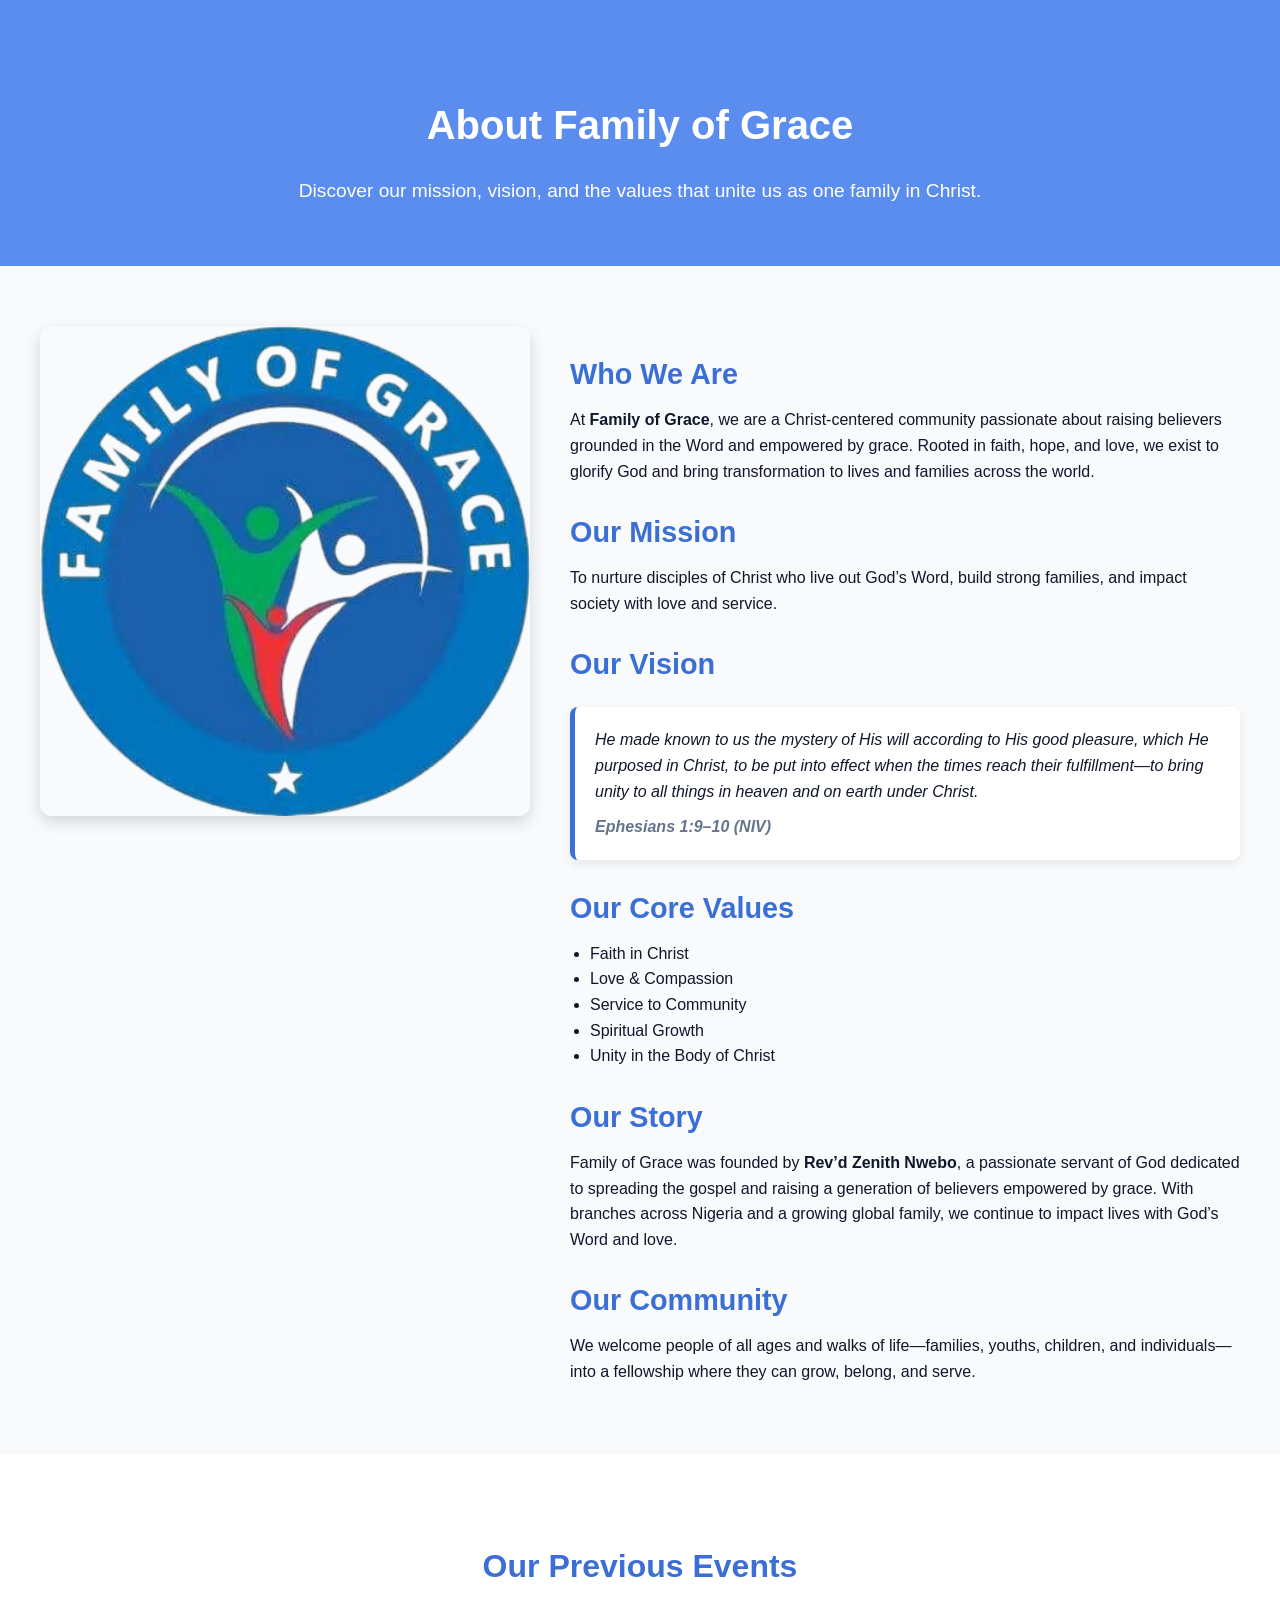
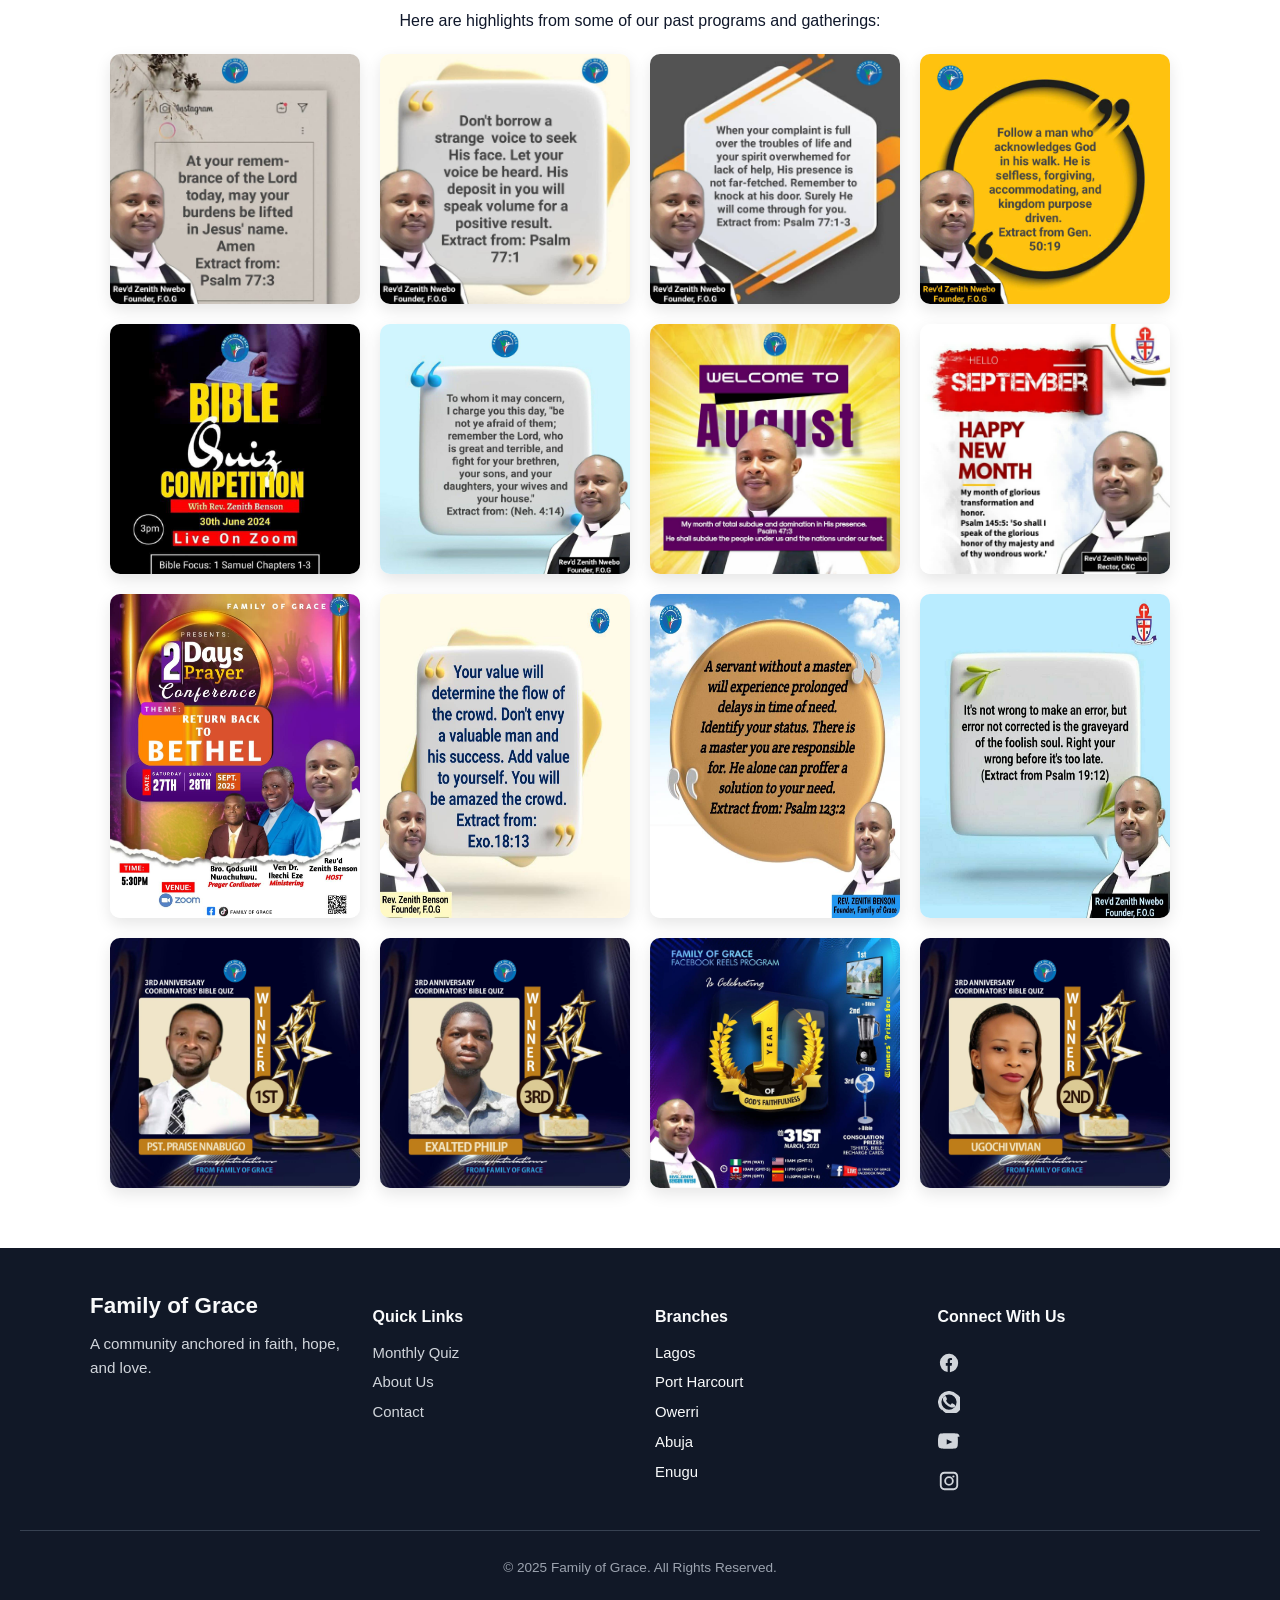
==== about.html @ 5c81bb30 "Add files via upload" ====
<!DOCTYPE html>
<html lang="en">
<head>
  <meta charset="UTF-8">
  <meta name="viewport" content="width=device-width, initial-scale=1.0">
  <title>About Us - Family of Grace</title>
  <link rel="stylesheet" href="about.css">
</head>
<link rel="stylesheet" href="style.css">
<body>
  <style>
    body {
  margin: 0;
  font-family: Arial, sans-serif;
  background: #f8fafc;
  color: #0f172a;
  line-height: 1.6;
}

/* Page Header */
.about-header {
  text-align: center;
  padding: 60px 20px 40px;
  background: #5b8def;
  color: #fff;
}
.about-header h1 {
  font-size: 2.5rem;
  margin-bottom: 10px;
}
.about-header p {
  font-size: 1.2rem;
}

/* Container */
.about-container {
  display: flex;
  flex-wrap: wrap;
  align-items: flex-start;
  gap: 40px;
  max-width: 1200px;
  margin: 0 auto;
  padding: 60px 20px;
}

.about-image {
  flex: 1 1 40%;
}
.about-image img {
  width: 100%;
  border-radius: 12px;
  box-shadow: 0 6px 16px rgba(0, 0, 0, 0.15);
}

.about-content {
  flex: 1 1 55%;
}
.about-content h2 {
  font-size: 1.8rem;
  margin-top: 25px;
  margin-bottom: 10px;
  color: #3b6fd6;
}
.about-content p,
.about-content ul {
  margin: 10px 0;
}
.values-list {
  list-style: disc;
  padding-left: 20px;
}

/* Bible Verse */
.vision-quote {
  background: #ffffff;
  padding: 20px;
  border-left: 5px solid #3b6fd6;
  border-radius: 8px;
  font-style: italic;
  margin: 20px 0;
  box-shadow: 0 4px 12px rgba(0, 0, 0, 0.08);
}
.vision-quote span {
  display: block;
  margin-top: 10px;
  font-weight: bold;
  color: #64748b;
}

/* Events */
.events-gallery {
  background: #fff;
  padding: 60px 20px;
  text-align: center;
}
.events-gallery h2 {
  font-size: 2rem;
  margin-bottom: 10px;
  color: #3b6fd6;
}
.event-images {
  display: flex;
  justify-content: center;
  gap: 20px;
  flex-wrap: wrap;
  margin-top: 20px;
}
.event-images img {
  width: 250px;
  border-radius: 10px;
  box-shadow: 0 6px 16px rgba(0, 0, 0, 0.1);
  transition: transform 0.3s ease;
}
.event-images img:hover {
  transform: scale(1.05);
}

  </style>
  <!-- About Page -->
  <section class="about-page">
    <div class="about-header">
      <h1>About Family of Grace</h1>
      <p>Discover our mission, vision, and the values that unite us as one family in Christ.</p>
    </div>

    <div class="about-container">
      <!-- Image -->
      <div class="about-image">
        <img src="./photo_2025-09-03_01-35-31-removebg-preview.png" alt="Family of Grace Community">
      </div>

      <!-- Content -->
      <div class="about-content">
        <h2>Who We Are</h2>
        <p>
          At <strong>Family of Grace</strong>, we are a Christ-centered community passionate about raising believers grounded in the Word and empowered by grace. Rooted in faith, hope, and love, we exist to glorify God and bring transformation to lives and families across the world.
        </p>

        <h2>Our Mission</h2>
        <p>
          To nurture disciples of Christ who live out God’s Word, build strong families, and impact society with love and service.
        </p>

        <h2>Our Vision</h2>
        <blockquote class="vision-quote">
          He made known to us the mystery of His will according to His good pleasure, which He purposed in Christ, 
          to be put into effect when the times reach their fulfillment—to bring unity to all things in heaven 
          and on earth under Christ. 
          <span> Ephesians 1:9–10 (NIV)</span>
        </blockquote>

        <h2>Our Core Values</h2>
        <ul class="values-list">
          <li>Faith in Christ</li>
          <li>Love & Compassion</li>
          <li>Service to Community</li>
          <li>Spiritual Growth</li>
          <li>Unity in the Body of Christ</li>
        </ul>

        <h2>Our Story</h2>
        <p>
          Family of Grace was founded by <strong>Rev’d Zenith Nwebo</strong>, a passionate servant of God dedicated to spreading the gospel and raising a generation of believers empowered by grace. With branches across Nigeria and a growing global family, we continue to impact lives with God’s Word and love.
        </p>

        <h2>Our Community</h2>
        <p>
          We welcome people of all ages and walks of life—families, youths, children, and individuals—into a fellowship where they can grow, belong, and serve.
        </p>
      </div>
    </div>

    <!-- Events -->
    <div class="events-gallery">
      <h2>Our Previous Events</h2>
      <p>Here are highlights from some of our past programs and gatherings:</p>
      <div class="event-images">
        <!-- Replace with real designs -->
        <img src="./photo_2025-09-04_03-31-07.jpg" alt="Event 1">
        <img src="./photo_2025-09-04_03-31-11.jpg" alt="Event 2">
        <img src="./photo_2025-09-04_03-31-14.jpg" alt="Event 3">
        <img src="./photo_2025-09-04_03-31-17.jpg" alt="Event 3">
        <img src="./photo_2025-09-07_18-43-21.jpg" alt="Event 3">
        <img src="./photo_2025-09-04_03-31-25.jpg" alt="Event 3">
        <img src="./photo_2025-09-04_03-31-27.jpg" alt="Event 3">
        <!-- <img src="./photo_2025-09-04_03-31-33.jpg" alt="Event 3"> -->
        <img src="./photo_2025-09-04_03-53-28.jpg" alt="Event 3">
        <img src="./photo_2025-09-04_03-53-49.jpg" alt="Event 3">
        <img src="./photo_2025-09-04_03-55-11.jpg" alt="Event 3">
        <img src="./photo_2025-09-04_03-55-14.jpg" alt="Event 3">
        <img src="./photo_2025-09-04_03-56-10.jpg" alt="Event 3">
        <img src="./photo_2025-09-04_03-31-22.jpg" alt="Event 3">
        <img src="./photo_2025-09-04_03-57-37.jpg" alt="Event 3">
        <img src="./photo_2025-09-07_18-43-17.jpg" alt="Event 3">
        <img src="./photo_2025-09-04_03-57-28.jpg" alt="Event 3">

      </div>
    </div>
  </section>
  <footer class="site-footer" id="contact"> 
    <div class="footer-wrap"> 
      <div class="footer-brand"> 
        <h2 class="footer-logo">Family of Grace</h2> 
        <p class="footer-tagline">A community anchored in faith, hope, and love.</p> 
      </div> 
      <div class="footer-links"> 
        <h3>Quick Links</h3> 
        <ul> 
          <li><a href="quiz.html">Monthly Quiz</a></li> 
          <li><a href="index.html">About Us</a></li> 
          <!-- <li><a href="#programs">Programs</a></li>  -->
          <!-- <li><a href="#vision">Vision</a></li>  -->
          <li><a href="#contact">Contact</a></li> 
        </ul> 
      </div> 
      <div class="footer-branches"> 
        <h3>Branches</h3> 
        <ul> 
          <li>Lagos</li> 
          <li>Port Harcourt</li> 
          <li>Owerri</li> 
          <li>Abuja</li> 
          <li>Enugu</li> 
        </ul> 
      </div> 
      <div class="footer-social">
        <h3>Connect With Us</h3>
      
        <!-- Facebook -->
        <a href="https://facebook.com" target="_blank" aria-label="Facebook" class="social-icon">
          <svg xmlns="http://www.w3.org/2000/svg" width="22" height="22" fill="currentColor" viewBox="0 0 24 24">
            <path d="M22 12a10 10 0 1 0-11.5 9.9v-7h-2v-3h2v-2.3c0-2 1.2-3.1 3-3.1.9 0 1.8.2 1.8.2v2h-1c-1 0-1.3.6-1.3 1.2V12h2.3l-.4 3h-1.9v7A10 10 0 0 0 22 12"/>
          </svg>
        </a>
      
        <!-- WhatsApp -->
        <a href="https://chat.whatsapp.com/ELIBxmDYfW0EIw8CX6cTu6?mode=ems_copy_t" target="_blank" aria-label="WhatsApp" class="social-icon">
          <svg xmlns="http://www.w3.org/2000/svg" width="22" height="22" fill="currentColor" viewBox="0 0 24 24">
            <path d="M17.5 14.4c-.3-.2-1.7-.9-1.9-1s-.5-.2-.7.2-.8 1-1 1.2-.4.3-.7.1c-.3-.2-1.3-.5-2.5-1.7-.9-.9-1.5-2-1.7-2.3-.2-.3 0-.5.1-.7s.3-.4.4-.6c.1-.2.1-.3.2-.5.1-.2 0-.4 0-.6s-.7-1.7-.9-2.3c-.2-.6-.5-.5-.7-.5h-.6c-.2 0-.6.1-.9.4-.3.3-1.2 1.1-1.2 2.8s1.2 3.2 1.4 3.4c.2.2 2.4 3.6 5.8 5 .8.4 1.4.6 1.9.7.8.2 1.5.1 2.1.1.6-.1 1.7-.7 1.9-1.3s.2-1.2.2-1.3c0-.1-.2-.2-.5-.4z"/>
            <path d="M20.5 3.5A11.9 11.9 0 1 0 3.5 20.5l.3.3L2 22l2.2-1.8.3.3a11.9 11.9 0 1 0 16-17zM12 20.4a8.3 8.3 0 1 1 0-16.6 8.3 8.3 0 0 1 0 16.6z"/>
          </svg>
        </a>
      
        <!-- YouTube -->
        <a href="https://youtube.com" target="_blank" aria-label="YouTube" class="social-icon">
          <svg xmlns="http://www.w3.org/2000/svg" width="22" height="22" fill="currentColor" viewBox="0 0 24 24">
            <path d="M23.5 6.2s-.2-1.7-.9-2.4c-.8-.9-1.6-.9-2-1C17.5 2.5 12 2.5 12 2.5h0s-5.5 0-8.6.3c-.4 0-1.3 0-2 1-.7.7-.9 2.4-.9 2.4S0 8.2 0 10.1v1.7c0 1.9.2 3.9.2 3.9s.2 1.7.9 2.4c.8.9 1.8.9 2.2 1 1.6.2 6.7.3 6.7.3s5.5 0 8.6-.3c.4 0 1.2 0 2-1 .7-.7.9-2.4.9-2.4s.2-1.9.2-3.9v-1.7c0-1.9-.2-3.9-.2-3.9zM9.5 14.8V8.9l6.2 3-6.2 2.9z"/>
          </svg>
        </a>
      
        <!-- Instagram -->
        <a href="https://instagram.com" target="_blank" aria-label="Instagram" class="social-icon">
          <svg xmlns="http://www.w3.org/2000/svg" width="22" height="22" fill="currentColor" viewBox="0 0 24 24">
            <path d="M7 2C4.2 2 2 4.2 2 7v10c0 2.8 2.2 5 5 5h10c2.8 0 5-2.2 5-5V7c0-2.8-2.2-5-5-5H7zm0 2h10c1.7 0 3 1.3 3 3v10c0 1.7-1.3 3-3 3H7c-1.7 0-3-1.3-3-3V7c0-1.7 1.3-3 3-3zm5 2.8a5.2 5.2 0 1 0 0 10.4 5.2 5.2 0 0 0 0-10.4zm0 2a3.2 3.2 0 1 1 0 6.4 3.2 3.2 0 0 1 0-6.4zm4.8-2.9a1.2 1.2 0 1 0 0 2.4 1.2 1.2 0 0 0 0-2.4z"/>
          </svg>
        </a>
      </div>
      
    </div> 
    <div class="footer-bottom"> 
      <p>&copy; 2025 Family of Grace. All Rights Reserved.</p> 
    </div> 
  </footer> 
</div> 
</body>
</html>
---- style.css ----
/* Navbar */
.navbar {
  background-color: #070007;
  color: white;
  display: flex;
  justify-content: space-between;
  align-items: center;
  padding: 15px 30px;
}

.navbar .nav-links {
  display: flex;
  gap: 40px;
}

.navbar .nav-links a {
  color: white;
  text-decoration: none;
  font-size: 0.95rem;
  transition: color 0.3s;
}

.navbar .nav-links a:hover {
  color: #00b7a8;
}

/* Hero Section */
.hero {
  background-color: white;
  color: black;
  display: flex;
  justify-content: space-between;
  align-items: center;
  padding: 60px 40px;
  gap: 40px;
  min-height: 500px;
}

.hero-content {
  max-width: 550px;
}

.hero-content h4 {
  font-family: 'Gill Sans', 'Gill Sans MT', Calibri, 'Trebuchet MS', sans-serif;
  font-size: 48px;
  margin-bottom: 20px;
  line-height: 1.2;
}

.hero-content p {
  font-size: 1rem;
  line-height: 1.6;
  margin-bottom: 25px;
  color: black;
}

/* Buttons */
.btn-group {
  display: flex;
  gap: 15px;
}

.btn {
  padding: 10px 20px;
  border-radius: 8px;
  border: 1px solid white;
  background: transparent;
  color: white;
  cursor: pointer;
  transition: all 0.3s;
  font-size: 0.95rem;
}

.btn.primary {
  background-color: #007480;
  border: none;
}

.btn:hover {
  background-color: #00b7a8;
  border-color: #00b7a8;
}

/* Hero Image */
.hero-image img {
  max-width: 100%;
  height: auto;
}

body {
  font-family: Arial, Helvetica, sans-serif;
  margin: 0;
  padding: 0;
  line-height: 1.6;
  color: #000;
  background: #fff;
}

.vision-section {
  text-align: center;
  padding: 40px 20px;
}

.vision-section h4 {
  font-size: 14px;
  font-weight: bold;
  margin-bottom: 10px;
}

.vision-section h2 {
  font-size: 24px;
  font-weight: bold;
  margin: 5px 0 15px;
}

.vision-section p {
  font-size: 14px;
  max-width: 650px;
  margin: 0 auto 40px;
  color: #333;
}

.vision-grid {
  display: grid;
  grid-template-columns: repeat(auto-fit, minmax(250px, 1fr));
  gap: 20px;
  max-width: 1000px;
  margin: 0 auto;
}

.vision-card {
  text-align: center;
}

.vision-card img {
  width: 100%;
  height: auto;
  border-radius: 4px;
  margin-bottom: 15px;
}

.vision-card h3 {
  font-size: 16px;
  font-weight: bold;
  margin-bottom: 8px;
}

.vision-card p {
  font-size: 14px;
  color: #333;
  margin: 0;
}
.vision-container {
  display: flex;
  align-items: center;
  justify-content: center;
  gap: 30px;
  max-width: 1000px;
  margin: 50px auto;
  padding: 20px;
  background: #e5e5e5; /* match the screenshot grey */
}

.vision-text {
  flex: 1;
}

.vision-text h2 {
  font-size: 20px;
  font-weight: bold;
  margin-bottom: 15px;
}

.vision-text p {
  font-size: 14px;
  color: #333;
  margin-bottom: 20px;
}

.vision-points {
  display: flex;
  gap: 30px;
}

.vision-points div {
  flex: 1;
}

.vision-points h4 {
  font-size: 14px;
  font-weight: bold;
  margin-bottom: 5px;
}

.vision-points p {
  font-size: 13px;
  color: #333;
  margin: 0;
}

.vision-image {
  flex: 1;
}

.vision-image img {
  width: 100%;
  border-radius: 5px;
  display: block;
}

:root{
  --max-width: 1100px;
  --accent: #2b6cb0;    /* adjust to your brand */
  --muted: #6b7280;
  --text: #111827;
  --card-bg: #ffffff;
  --radius: 10px;
  --gap: 22px;
  --shadow: 0 6px 18px rgba(15,23,42,0.06);
  font-family: "Inter", system-ui, -apple-system, "Segoe UI", Roboto, "Helvetica Neue", Arial;
}

/* Section wrapper */
.programs-section {
  padding: 56px 20px;
  background: #ffffff;
  color: var(--text);
}

.programs-section .wrap {
  max-width: var(--max-width);
  margin: 0 auto;
}

/* Main heading */
.programs-title {
  text-align: center;
  font-size: 1.375rem; /* 22px-ish */
  font-weight: 600;
  margin: 0 0 28px;
  color: var(--text);
}

/* ========== Top icon cards ========== */
.top-cards{
  display: flex;
  gap: var(--gap);
  justify-content: center;
  margin-bottom: 36px;
}

.icon-card{
  width: 100%;
  max-width: 340px;
  background: var(--card-bg);
  border-radius: var(--radius);
  padding: 22px;
  text-align: left;
  box-shadow: var(--shadow);
  display: flex;
  flex-direction: column;
  gap: 12px;
}

.icon-circle{
  width: 56px;
  height: 56px;
  border-radius: 999px;
  display: grid;
  place-items: center;
  background: #f3f4f6;
  color: var(--accent);
  flex-shrink: 0;
}

/* Title + text */
.icon-card .card-title{
  font-size: 1.02rem;
  margin: 0;
  line-height: 1.25;
  font-weight: 700;
  color: var(--text);
}

.icon-card .card-text{
  margin: 0;
  color: var(--muted);
  font-size: 0.95rem;
  line-height: 1.45;
}

/* CTA link */
.icon-card .card-link{
  margin-top: auto;
  color: var(--accent);
  font-weight: 700;
  text-decoration: none;
  font-size: 0.95rem;
}

/* ========== Lead row ========== */
.lead-row{
  display: block;
  margin: 46px 0 26px;
  text-align: left;
}

.lead-title{
  margin: 0 0 8px;
  font-size: 1.125rem;
  font-weight: 700;
}

.lead-desc{
  margin: 0;
  color: var(--muted);
  font-size: 0.98rem;
  line-height: 1.5;
  max-width: 920px;
}

/* ========== Bottom image cards ========== */
.bottom-cards{
  display: flex;
  gap: var(--gap);
  margin-top: 18px;
  justify-content: center;
}

.img-card{
  width: 100%;
  max-width: 340px;
  background: var(--card-bg);
  border-radius: var(--radius);
  overflow: hidden;
  box-shadow: var(--shadow);
  text-align: left;
  display: flex;
  flex-direction: column;
}

.img-card img{
  display: block;
  width: 100%;
  height: 200px;
  object-fit: cover;
}

.img-title{
  margin: 14px 16px 6px;
  font-size: 1.03rem;
  font-weight: 700;
  color: var(--text);
}

.img-text{
  margin: 0 16px 14px;
  color: var(--muted);
  font-size: 0.95rem;
  line-height: 1.45;
}

.img-link{
  margin: 0 16px 18px;
  color: var(--accent);
  font-weight: 700;
  text-decoration: none;
}

/* Small screens: stack vertically */
@media (max-width: 920px) {
  .top-cards, .bottom-cards {
    flex-direction: column;
    align-items: stretch;
  }
  .icon-card, .img-card {
    max-width: 100%;
  }
  .lead-row {
    margin: 28px 0;
  }
}

/* Very small screens - tighten font sizes a bit */
@media (max-width: 420px) {
  .programs-title { font-size: 1.15rem; }
  .lead-title { font-size: 1rem; }
  .icon-card .card-title, .img-title { font-size: 1rem; }
}
.site-footer {
  background: #111827;
  color: #f9fafb;
  padding: 40px 20px 20px;
  font-family: "Inter", Arial, sans-serif;
}

.footer-wrap {
  display: grid;
  grid-template-columns: repeat(auto-fit, minmax(220px, 1fr));
  gap: 30px;
  max-width: 1100px;
  margin: 0 auto;
}

/* Brand */
.footer-logo {
  font-size: 1.4rem;
  font-weight: 700;
  margin: 0 0 8px;
  color: #f9fafb;
}

.footer-tagline {
  font-size: 0.95rem;
  color: #d1d5db;
  margin: 0;
}

/* Links */
.footer-links h3,
.footer-branches h3,
.footer-social h3 {
  font-size: 1rem;
  margin-bottom: 12px;
  color: #f9fafb;
}

.footer-links ul,
.footer-branches ul {
  list-style: none;
  padding: 0;
  margin: 0;
}

.footer-links li,
.footer-branches li {
  margin-bottom: 6px;
  font-size: 0.93rem;
}

.footer-links a {
  color: #d1d5db;
  text-decoration: none;
}

.footer-links a:hover {
  color: #ffffff;
  text-decoration: underline;
}

/* Social */
.footer-social {
  display: flex;
  flex-direction: column;
  gap: 10px;
}

.social-icon {
  display: inline-block;
  margin-right: 10px;
  color: #d1d5db;
  transition: color 0.3s;
}

.social-icon:hover {
  color: #ffffff;
}

/* Bottom bar */
.footer-bottom {
  margin-top: 30px;
  border-top: 1px solid #374151;
  text-align: center;
  padding-top: 12px;
  font-size: 0.85rem;
  color: #9ca3af;
}
/* Founder Section */
.founder-section {
  background-color: #f9fafb;
  padding: 80px 40px;
  color: #1f191f;
}

.founder-container {
  display: flex;
  align-items: center;
  justify-content: center;
  gap: 40px;
  max-width: 1100px;
  margin: 0 auto;
}

.founder-image img {
  width: 320px;
  height: auto;
  border-radius: 12px;
  box-shadow: 0px 4px 12px rgba(0, 0, 0, 0.15);
}

.founder-content {
  max-width: 600px;
}

.founder-content h2 {
  font-size: 2rem;
  margin-bottom: 10px;
  color: #007480;
}

.founder-content h3 {
  font-size: 1.5rem;
  margin-bottom: 20px;
  font-weight: 600;
}

.founder-content p {
  font-size: 1rem;
  line-height: 1.7;
  color: #374151;
}

/* Responsive */
@media (max-width: 768px) {
  .founder-container {
    flex-direction: column;
    text-align: center;
  }

  .founder-image img {
    width: 260px;
  }
}

.pic img{
  width: 100%;
  height: 330px;
  border-radius: 4px;
  margin-bottom: 15px;

}
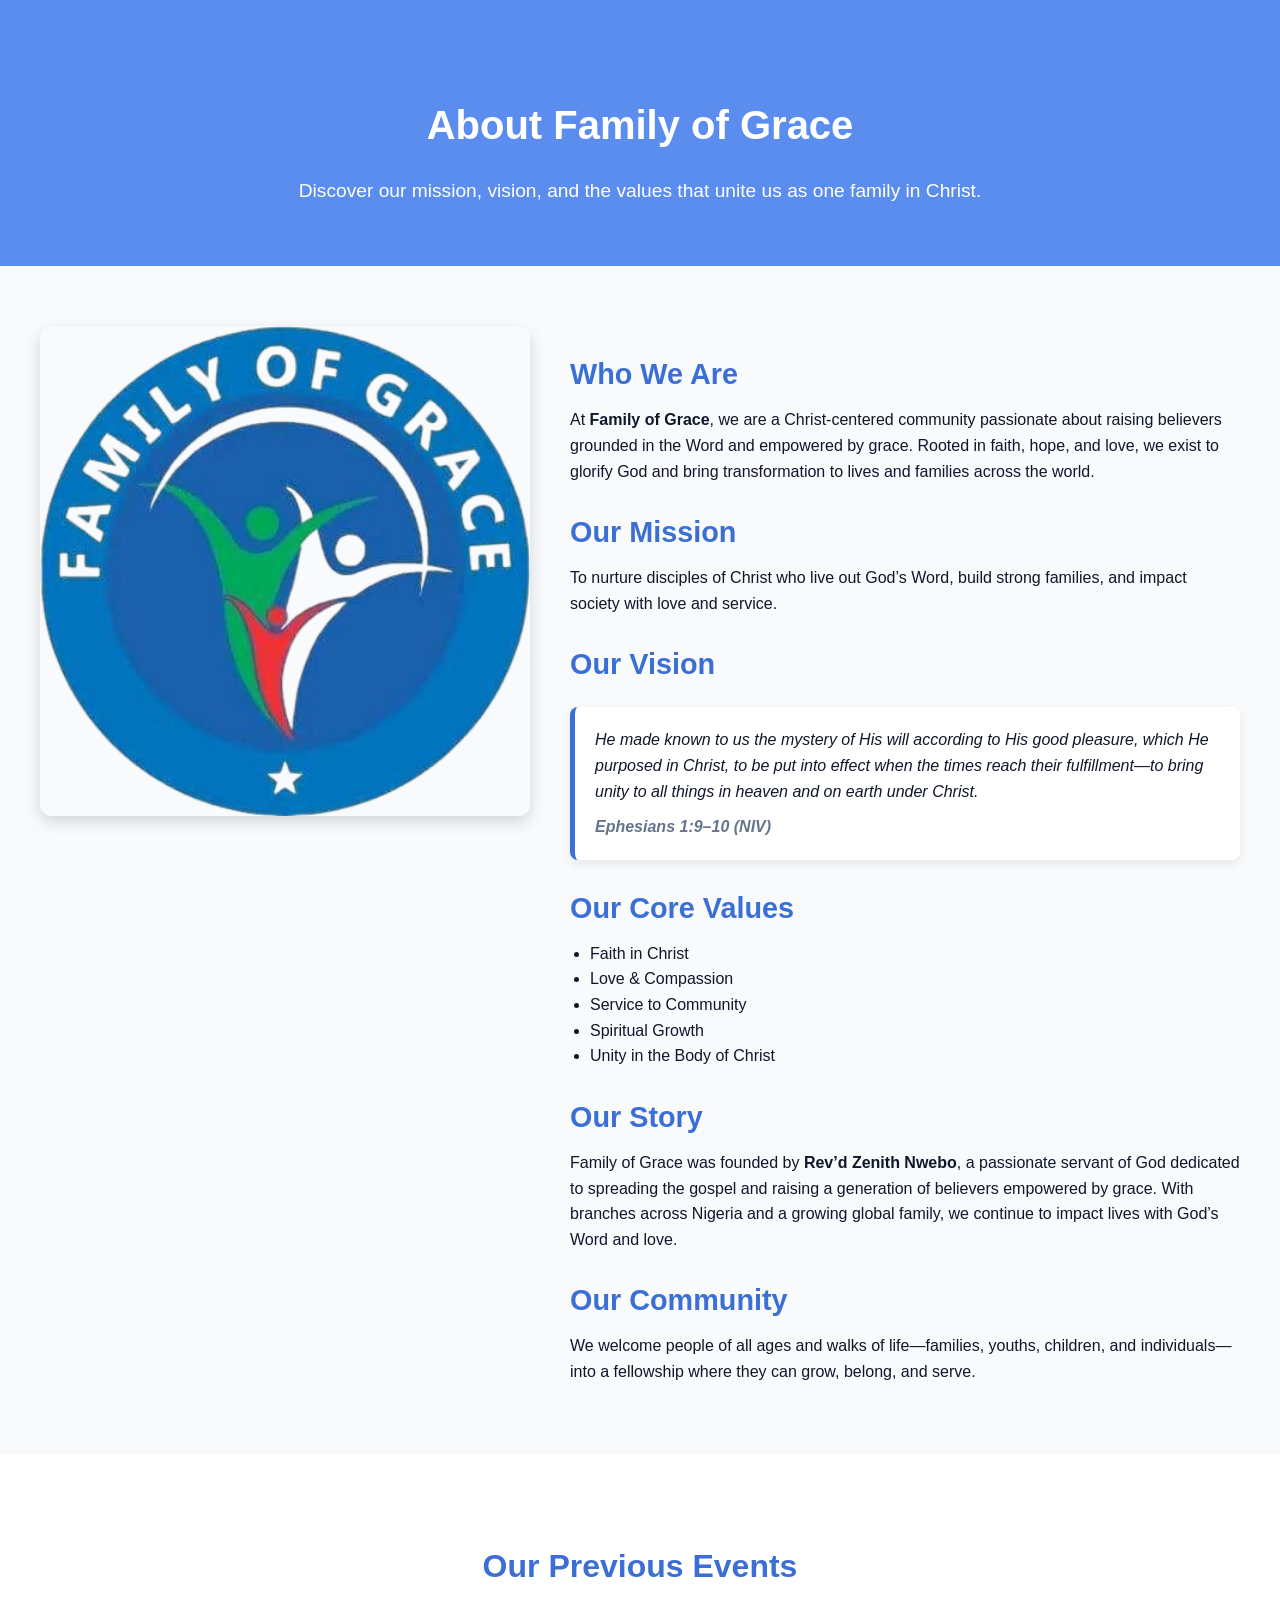
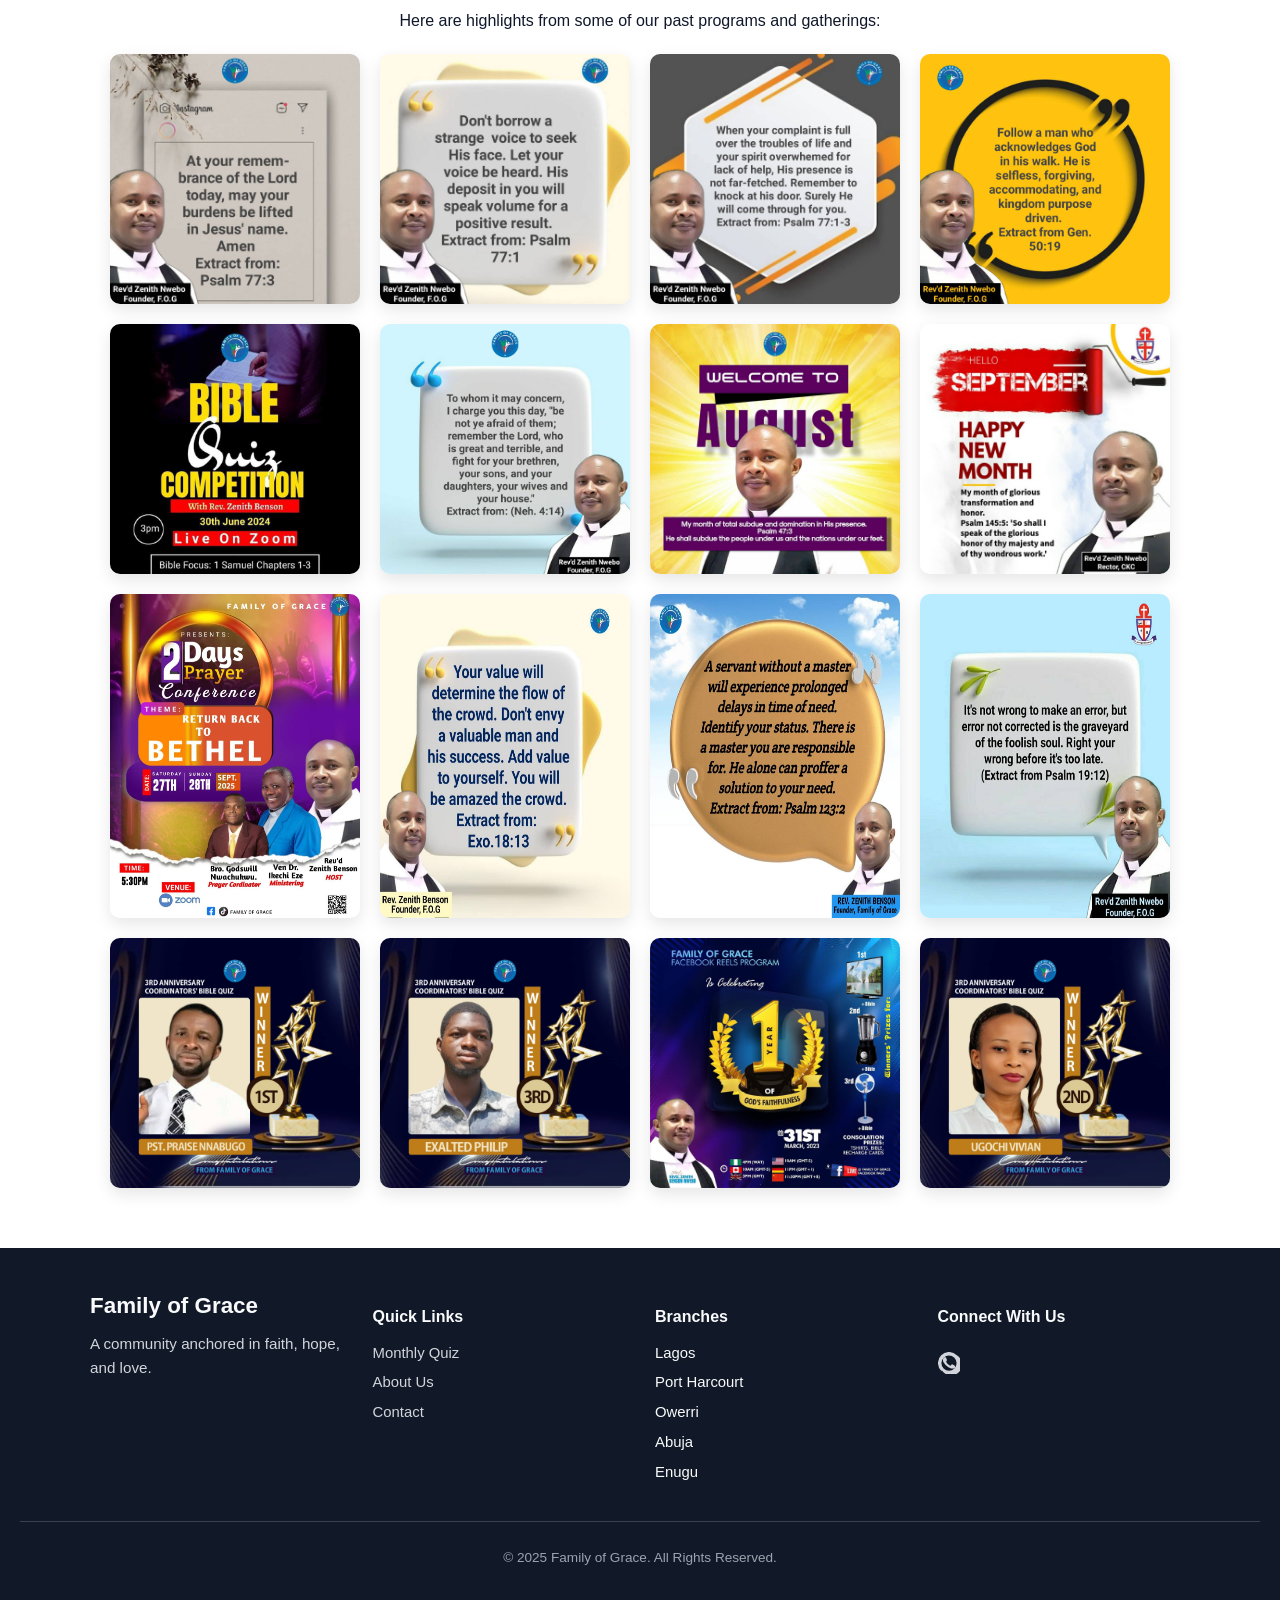
==== commit 3bfe231c: "Secure quiz scoring and refresh Family of Grace site" ====
--- a/about.html
+++ b/about.html
@@ -1,266 +1,249 @@
-<!DOCTYPE html>
-<html lang="en">
-<head>
-  <meta charset="UTF-8">
-  <meta name="viewport" content="width=device-width, initial-scale=1.0">
-  <title>About Us - Family of Grace</title>
-  <link rel="stylesheet" href="about.css">
-</head>
-<link rel="stylesheet" href="style.css">
-<body>
-  <style>
-    body {
-  margin: 0;
-  font-family: Arial, sans-serif;
-  background: #f8fafc;
-  color: #0f172a;
-  line-height: 1.6;
-}
-
-/* Page Header */
-.about-header {
-  text-align: center;
-  padding: 60px 20px 40px;
-  background: #5b8def;
-  color: #fff;
-}
-.about-header h1 {
-  font-size: 2.5rem;
-  margin-bottom: 10px;
-}
-.about-header p {
-  font-size: 1.2rem;
-}
-
-/* Container */
-.about-container {
-  display: flex;
-  flex-wrap: wrap;
-  align-items: flex-start;
-  gap: 40px;
-  max-width: 1200px;
-  margin: 0 auto;
-  padding: 60px 20px;
-}
-
-.about-image {
-  flex: 1 1 40%;
-}
-.about-image img {
-  width: 100%;
-  border-radius: 12px;
-  box-shadow: 0 6px 16px rgba(0, 0, 0, 0.15);
-}
-
-.about-content {
-  flex: 1 1 55%;
-}
-.about-content h2 {
-  font-size: 1.8rem;
-  margin-top: 25px;
-  margin-bottom: 10px;
-  color: #3b6fd6;
-}
-.about-content p,
-.about-content ul {
-  margin: 10px 0;
-}
-.values-list {
-  list-style: disc;
-  padding-left: 20px;
-}
-
-/* Bible Verse */
-.vision-quote {
-  background: #ffffff;
-  padding: 20px;
-  border-left: 5px solid #3b6fd6;
-  border-radius: 8px;
-  font-style: italic;
-  margin: 20px 0;
-  box-shadow: 0 4px 12px rgba(0, 0, 0, 0.08);
-}
-.vision-quote span {
-  display: block;
-  margin-top: 10px;
-  font-weight: bold;
-  color: #64748b;
-}
-
-/* Events */
-.events-gallery {
-  background: #fff;
-  padding: 60px 20px;
-  text-align: center;
-}
-.events-gallery h2 {
-  font-size: 2rem;
-  margin-bottom: 10px;
-  color: #3b6fd6;
-}
-.event-images {
-  display: flex;
-  justify-content: center;
-  gap: 20px;
-  flex-wrap: wrap;
-  margin-top: 20px;
-}
-.event-images img {
-  width: 250px;
-  border-radius: 10px;
-  box-shadow: 0 6px 16px rgba(0, 0, 0, 0.1);
-  transition: transform 0.3s ease;
-}
-.event-images img:hover {
-  transform: scale(1.05);
-}
-
-  </style>
-  <!-- About Page -->
-  <section class="about-page">
-    <div class="about-header">
-      <h1>About Family of Grace</h1>
-      <p>Discover our mission, vision, and the values that unite us as one family in Christ.</p>
-    </div>
-
-    <div class="about-container">
-      <!-- Image -->
-      <div class="about-image">
-        <img src="./photo_2025-09-03_01-35-31-removebg-preview.png" alt="Family of Grace Community">
-      </div>
-
-      <!-- Content -->
-      <div class="about-content">
-        <h2>Who We Are</h2>
-        <p>
-          At <strong>Family of Grace</strong>, we are a Christ-centered community passionate about raising believers grounded in the Word and empowered by grace. Rooted in faith, hope, and love, we exist to glorify God and bring transformation to lives and families across the world.
-        </p>
-
-        <h2>Our Mission</h2>
-        <p>
-          To nurture disciples of Christ who live out God’s Word, build strong families, and impact society with love and service.
-        </p>
-
-        <h2>Our Vision</h2>
-        <blockquote class="vision-quote">
-          He made known to us the mystery of His will according to His good pleasure, which He purposed in Christ, 
-          to be put into effect when the times reach their fulfillment—to bring unity to all things in heaven 
-          and on earth under Christ. 
-          <span> Ephesians 1:9–10 (NIV)</span>
-        </blockquote>
-
-        <h2>Our Core Values</h2>
-        <ul class="values-list">
-          <li>Faith in Christ</li>
-          <li>Love & Compassion</li>
-          <li>Service to Community</li>
-          <li>Spiritual Growth</li>
-          <li>Unity in the Body of Christ</li>
-        </ul>
-
-        <h2>Our Story</h2>
-        <p>
-          Family of Grace was founded by <strong>Rev’d Zenith Nwebo</strong>, a passionate servant of God dedicated to spreading the gospel and raising a generation of believers empowered by grace. With branches across Nigeria and a growing global family, we continue to impact lives with God’s Word and love.
-        </p>
-
-        <h2>Our Community</h2>
-        <p>
-          We welcome people of all ages and walks of life—families, youths, children, and individuals—into a fellowship where they can grow, belong, and serve.
-        </p>
-      </div>
-    </div>
-
-    <!-- Events -->
-    <div class="events-gallery">
-      <h2>Our Previous Events</h2>
-      <p>Here are highlights from some of our past programs and gatherings:</p>
-      <div class="event-images">
-        <!-- Replace with real designs -->
-        <img src="./photo_2025-09-04_03-31-07.jpg" alt="Event 1">
-        <img src="./photo_2025-09-04_03-31-11.jpg" alt="Event 2">
-        <img src="./photo_2025-09-04_03-31-14.jpg" alt="Event 3">
-        <img src="./photo_2025-09-04_03-31-17.jpg" alt="Event 3">
-        <img src="./photo_2025-09-07_18-43-21.jpg" alt="Event 3">
-        <img src="./photo_2025-09-04_03-31-25.jpg" alt="Event 3">
-        <img src="./photo_2025-09-04_03-31-27.jpg" alt="Event 3">
-        <!-- <img src="./photo_2025-09-04_03-31-33.jpg" alt="Event 3"> -->
-        <img src="./photo_2025-09-04_03-53-28.jpg" alt="Event 3">
-        <img src="./photo_2025-09-04_03-53-49.jpg" alt="Event 3">
-        <img src="./photo_2025-09-04_03-55-11.jpg" alt="Event 3">
-        <img src="./photo_2025-09-04_03-55-14.jpg" alt="Event 3">
-        <img src="./photo_2025-09-04_03-56-10.jpg" alt="Event 3">
-        <img src="./photo_2025-09-04_03-31-22.jpg" alt="Event 3">
-        <img src="./photo_2025-09-04_03-57-37.jpg" alt="Event 3">
-        <img src="./photo_2025-09-07_18-43-17.jpg" alt="Event 3">
-        <img src="./photo_2025-09-04_03-57-28.jpg" alt="Event 3">
-
-      </div>
-    </div>
-  </section>
-  <footer class="site-footer" id="contact"> 
-    <div class="footer-wrap"> 
-      <div class="footer-brand"> 
-        <h2 class="footer-logo">Family of Grace</h2> 
-        <p class="footer-tagline">A community anchored in faith, hope, and love.</p> 
-      </div> 
-      <div class="footer-links"> 
-        <h3>Quick Links</h3> 
-        <ul> 
-          <li><a href="quiz.html">Monthly Quiz</a></li> 
-          <li><a href="index.html">About Us</a></li> 
-          <!-- <li><a href="#programs">Programs</a></li>  -->
-          <!-- <li><a href="#vision">Vision</a></li>  -->
-          <li><a href="#contact">Contact</a></li> 
-        </ul> 
-      </div> 
-      <div class="footer-branches"> 
-        <h3>Branches</h3> 
-        <ul> 
-          <li>Lagos</li> 
-          <li>Port Harcourt</li> 
-          <li>Owerri</li> 
-          <li>Abuja</li> 
-          <li>Enugu</li> 
-        </ul> 
-      </div> 
-      <div class="footer-social">
-        <h3>Connect With Us</h3>
-      
-        <!-- Facebook -->
-        <a href="https://facebook.com" target="_blank" aria-label="Facebook" class="social-icon">
-          <svg xmlns="http://www.w3.org/2000/svg" width="22" height="22" fill="currentColor" viewBox="0 0 24 24">
-            <path d="M22 12a10 10 0 1 0-11.5 9.9v-7h-2v-3h2v-2.3c0-2 1.2-3.1 3-3.1.9 0 1.8.2 1.8.2v2h-1c-1 0-1.3.6-1.3 1.2V12h2.3l-.4 3h-1.9v7A10 10 0 0 0 22 12"/>
-          </svg>
-        </a>
-      
-        <!-- WhatsApp -->
-        <a href="https://chat.whatsapp.com/ELIBxmDYfW0EIw8CX6cTu6?mode=ems_copy_t" target="_blank" aria-label="WhatsApp" class="social-icon">
-          <svg xmlns="http://www.w3.org/2000/svg" width="22" height="22" fill="currentColor" viewBox="0 0 24 24">
-            <path d="M17.5 14.4c-.3-.2-1.7-.9-1.9-1s-.5-.2-.7.2-.8 1-1 1.2-.4.3-.7.1c-.3-.2-1.3-.5-2.5-1.7-.9-.9-1.5-2-1.7-2.3-.2-.3 0-.5.1-.7s.3-.4.4-.6c.1-.2.1-.3.2-.5.1-.2 0-.4 0-.6s-.7-1.7-.9-2.3c-.2-.6-.5-.5-.7-.5h-.6c-.2 0-.6.1-.9.4-.3.3-1.2 1.1-1.2 2.8s1.2 3.2 1.4 3.4c.2.2 2.4 3.6 5.8 5 .8.4 1.4.6 1.9.7.8.2 1.5.1 2.1.1.6-.1 1.7-.7 1.9-1.3s.2-1.2.2-1.3c0-.1-.2-.2-.5-.4z"/>
-            <path d="M20.5 3.5A11.9 11.9 0 1 0 3.5 20.5l.3.3L2 22l2.2-1.8.3.3a11.9 11.9 0 1 0 16-17zM12 20.4a8.3 8.3 0 1 1 0-16.6 8.3 8.3 0 0 1 0 16.6z"/>
-          </svg>
-        </a>
-      
-        <!-- YouTube -->
-        <a href="https://youtube.com" target="_blank" aria-label="YouTube" class="social-icon">
-          <svg xmlns="http://www.w3.org/2000/svg" width="22" height="22" fill="currentColor" viewBox="0 0 24 24">
-            <path d="M23.5 6.2s-.2-1.7-.9-2.4c-.8-.9-1.6-.9-2-1C17.5 2.5 12 2.5 12 2.5h0s-5.5 0-8.6.3c-.4 0-1.3 0-2 1-.7.7-.9 2.4-.9 2.4S0 8.2 0 10.1v1.7c0 1.9.2 3.9.2 3.9s.2 1.7.9 2.4c.8.9 1.8.9 2.2 1 1.6.2 6.7.3 6.7.3s5.5 0 8.6-.3c.4 0 1.2 0 2-1 .7-.7.9-2.4.9-2.4s.2-1.9.2-3.9v-1.7c0-1.9-.2-3.9-.2-3.9zM9.5 14.8V8.9l6.2 3-6.2 2.9z"/>
-          </svg>
-        </a>
-      
-        <!-- Instagram -->
-        <a href="https://instagram.com" target="_blank" aria-label="Instagram" class="social-icon">
-          <svg xmlns="http://www.w3.org/2000/svg" width="22" height="22" fill="currentColor" viewBox="0 0 24 24">
-            <path d="M7 2C4.2 2 2 4.2 2 7v10c0 2.8 2.2 5 5 5h10c2.8 0 5-2.2 5-5V7c0-2.8-2.2-5-5-5H7zm0 2h10c1.7 0 3 1.3 3 3v10c0 1.7-1.3 3-3 3H7c-1.7 0-3-1.3-3-3V7c0-1.7 1.3-3 3-3zm5 2.8a5.2 5.2 0 1 0 0 10.4 5.2 5.2 0 0 0 0-10.4zm0 2a3.2 3.2 0 1 1 0 6.4 3.2 3.2 0 0 1 0-6.4zm4.8-2.9a1.2 1.2 0 1 0 0 2.4 1.2 1.2 0 0 0 0-2.4z"/>
-          </svg>
-        </a>
-      </div>
-      
-    </div> 
-    <div class="footer-bottom"> 
-      <p>&copy; 2025 Family of Grace. All Rights Reserved.</p> 
-    </div> 
-  </footer> 
-</div> 
-</body>
-</html>
+<!DOCTYPE html>
+<html lang="en">
+<head>
+  <meta charset="UTF-8">
+  <meta name="viewport" content="width=device-width, initial-scale=1.0">
+  <title>About Us - Family of Grace</title>
+  <link rel="stylesheet" href="style.css">
+</head>
+<body>
+  <style>
+    body {
+  margin: 0;
+  font-family: Arial, sans-serif;
+  background: #f8fafc;
+  color: #0f172a;
+  line-height: 1.6;
+}
+
+/* Page Header */
+.about-header {
+  text-align: center;
+  padding: 60px 20px 40px;
+  background: #5b8def;
+  color: #fff;
+}
+.about-header h1 {
+  font-size: 2.5rem;
+  margin-bottom: 10px;
+}
+.about-header p {
+  font-size: 1.2rem;
+}
+
+/* Container */
+.about-container {
+  display: flex;
+  flex-wrap: wrap;
+  align-items: flex-start;
+  gap: 40px;
+  max-width: 1200px;
+  margin: 0 auto;
+  padding: 60px 20px;
+}
+
+.about-image {
+  flex: 1 1 40%;
+}
+.about-image img {
+  width: 100%;
+  border-radius: 12px;
+  box-shadow: 0 6px 16px rgba(0, 0, 0, 0.15);
+}
+
+.about-content {
+  flex: 1 1 55%;
+}
+.about-content h2 {
+  font-size: 1.8rem;
+  margin-top: 25px;
+  margin-bottom: 10px;
+  color: #3b6fd6;
+}
+.about-content p,
+.about-content ul {
+  margin: 10px 0;
+}
+.values-list {
+  list-style: disc;
+  padding-left: 20px;
+}
+
+/* Bible Verse */
+.vision-quote {
+  background: #ffffff;
+  padding: 20px;
+  border-left: 5px solid #3b6fd6;
+  border-radius: 8px;
+  font-style: italic;
+  margin: 20px 0;
+  box-shadow: 0 4px 12px rgba(0, 0, 0, 0.08);
+}
+.vision-quote span {
+  display: block;
+  margin-top: 10px;
+  font-weight: bold;
+  color: #64748b;
+}
+
+/* Events */
+.events-gallery {
+  background: #fff;
+  padding: 60px 20px;
+  text-align: center;
+}
+.events-gallery h2 {
+  font-size: 2rem;
+  margin-bottom: 10px;
+  color: #3b6fd6;
+}
+.event-images {
+  display: flex;
+  justify-content: center;
+  gap: 20px;
+  flex-wrap: wrap;
+  margin-top: 20px;
+}
+.event-images img {
+  width: 250px;
+  border-radius: 10px;
+  box-shadow: 0 6px 16px rgba(0, 0, 0, 0.1);
+  transition: transform 0.3s ease;
+}
+.event-images img:hover {
+  transform: scale(1.05);
+}
+
+  </style>
+  <!-- About Page -->
+  <section class="about-page">
+    <div class="about-header">
+      <h1>About Family of Grace</h1>
+      <p>Discover our mission, vision, and the values that unite us as one family in Christ.</p>
+    </div>
+
+    <div class="about-container">
+      <!-- Image -->
+      <div class="about-image">
+        <img src="./photo_2025-09-03_01-35-31-removebg-preview.png" alt="Family of Grace Community">
+      </div>
+
+      <!-- Content -->
+      <div class="about-content">
+        <h2>Who We Are</h2>
+        <p>
+          At <strong>Family of Grace</strong>, we are a Christ-centered community passionate about raising believers grounded in the Word and empowered by grace. Rooted in faith, hope, and love, we exist to glorify God and bring transformation to lives and families across the world.
+        </p>
+
+        <h2>Our Mission</h2>
+        <p>
+          To nurture disciples of Christ who live out God’s Word, build strong families, and impact society with love and service.
+        </p>
+
+        <h2>Our Vision</h2>
+        <blockquote class="vision-quote">
+          He made known to us the mystery of His will according to His good pleasure, which He purposed in Christ,
+          to be put into effect when the times reach their fulfillment—to bring unity to all things in heaven
+          and on earth under Christ.
+          <span> Ephesians 1:9–10 (NIV)</span>
+        </blockquote>
+
+        <h2>Our Core Values</h2>
+        <ul class="values-list">
+          <li>Faith in Christ</li>
+          <li>Love & Compassion</li>
+          <li>Service to Community</li>
+          <li>Spiritual Growth</li>
+          <li>Unity in the Body of Christ</li>
+        </ul>
+
+        <h2>Our Story</h2>
+        <p>
+          Family of Grace was founded by <strong>Rev’d Zenith Nwebo</strong>, a passionate servant of God dedicated to spreading the gospel and raising a generation of believers empowered by grace. With branches across Nigeria and a growing global family, we continue to impact lives with God’s Word and love.
+        </p>
+
+        <h2>Our Community</h2>
+        <p>
+          We welcome people of all ages and walks of life—families, youths, children, and individuals—into a fellowship where they can grow, belong, and serve.
+        </p>
+      </div>
+    </div>
+
+    <!-- Events -->
+    <div class="events-gallery">
+      <h2>Our Previous Events</h2>
+      <p>Here are highlights from some of our past programs and gatherings:</p>
+      <div class="event-images">
+        <!-- Replace with real designs -->
+        <img src="./photo_2025-09-04_03-31-07.jpg" alt="Event 1">
+        <img src="./photo_2025-09-04_03-31-11.jpg" alt="Event 2">
+        <img src="./photo_2025-09-04_03-31-14.jpg" alt="Event 3">
+        <img src="./photo_2025-09-04_03-31-17.jpg" alt="Event 3">
+        <img src="./photo_2025-09-07_18-43-21.jpg" alt="Event 3">
+        <img src="./photo_2025-09-04_03-31-25.jpg" alt="Event 3">
+        <img src="./photo_2025-09-04_03-31-27.jpg" alt="Event 3">
+        <img src="./photo_2025-09-04_03-53-28.jpg" alt="Event 3">
+        <img src="./photo_2025-09-04_03-53-49.jpg" alt="Event 3">
+        <img src="./photo_2025-09-04_03-55-11.jpg" alt="Event 3">
+        <img src="./photo_2025-09-04_03-55-14.jpg" alt="Event 3">
+        <img src="./photo_2025-09-04_03-56-10.jpg" alt="Event 3">
+        <img src="./photo_2025-09-04_03-31-22.jpg" alt="Event 3">
+        <img src="./photo_2025-09-04_03-57-37.jpg" alt="Event 3">
+        <img src="./photo_2025-09-07_18-43-17.jpg" alt="Event 3">
+        <img src="./photo_2025-09-04_03-57-28.jpg" alt="Event 3">
+
+      </div>
+    </div>
+  </section>
+  <footer class="site-footer" id="contact">
+    <div class="footer-wrap">
+      <div class="footer-brand">
+        <h2 class="footer-logo">Family of Grace</h2>
+        <p class="footer-tagline">A community anchored in faith, hope, and love.</p>
+      </div>
+      <div class="footer-links">
+        <h3>Quick Links</h3>
+        <ul>
+          <li><a href="quiz.html">Monthly Quiz</a></li>
+          <li><a href="index.html">About Us</a></li>
+          <!-- <li><a href="#programs">Programs</a></li>  -->
+          <!-- <li><a href="#vision">Vision</a></li>  -->
+          <li><a href="#contact">Contact</a></li>
+        </ul>
+      </div>
+      <div class="footer-branches">
+        <h3>Branches</h3>
+        <ul>
+          <li>Lagos</li>
+          <li>Port Harcourt</li>
+          <li>Owerri</li>
+          <li>Abuja</li>
+          <li>Enugu</li>
+        </ul>
+      </div>
+      <div class="footer-social">
+        <h3>Connect With Us</h3>
+
+        <!-- Facebook -->
+
+        <!-- WhatsApp -->
+        <a href="https://chat.whatsapp.com/ELIBxmDYfW0EIw8CX6cTu6?mode=ems_copy_t" target="_blank" aria-label="WhatsApp" class="social-icon">
+          <svg xmlns="http://www.w3.org/2000/svg" width="22" height="22" fill="currentColor" viewBox="0 0 24 24">
+            <path d="M17.5 14.4c-.3-.2-1.7-.9-1.9-1s-.5-.2-.7.2-.8 1-1 1.2-.4.3-.7.1c-.3-.2-1.3-.5-2.5-1.7-.9-.9-1.5-2-1.7-2.3-.2-.3 0-.5.1-.7s.3-.4.4-.6c.1-.2.1-.3.2-.5.1-.2 0-.4 0-.6s-.7-1.7-.9-2.3c-.2-.6-.5-.5-.7-.5h-.6c-.2 0-.6.1-.9.4-.3.3-1.2 1.1-1.2 2.8s1.2 3.2 1.4 3.4c.2.2 2.4 3.6 5.8 5 .8.4 1.4.6 1.9.7.8.2 1.5.1 2.1.1.6-.1 1.7-.7 1.9-1.3s.2-1.2.2-1.3c0-.1-.2-.2-.5-.4z"/>
+            <path d="M20.5 3.5A11.9 11.9 0 1 0 3.5 20.5l.3.3L2 22l2.2-1.8.3.3a11.9 11.9 0 1 0 16-17zM12 20.4a8.3 8.3 0 1 1 0-16.6 8.3 8.3 0 0 1 0 16.6z"/>
+          </svg>
+        </a>
+
+        <!-- YouTube -->
+
+        <!-- Instagram -->
+      </div>
+
+    </div>
+    <div class="footer-bottom">
+      <p>&copy; 2025 Family of Grace. All Rights Reserved.</p>
+    </div>
+  </footer>
+</div>
+</body>
+</html>
